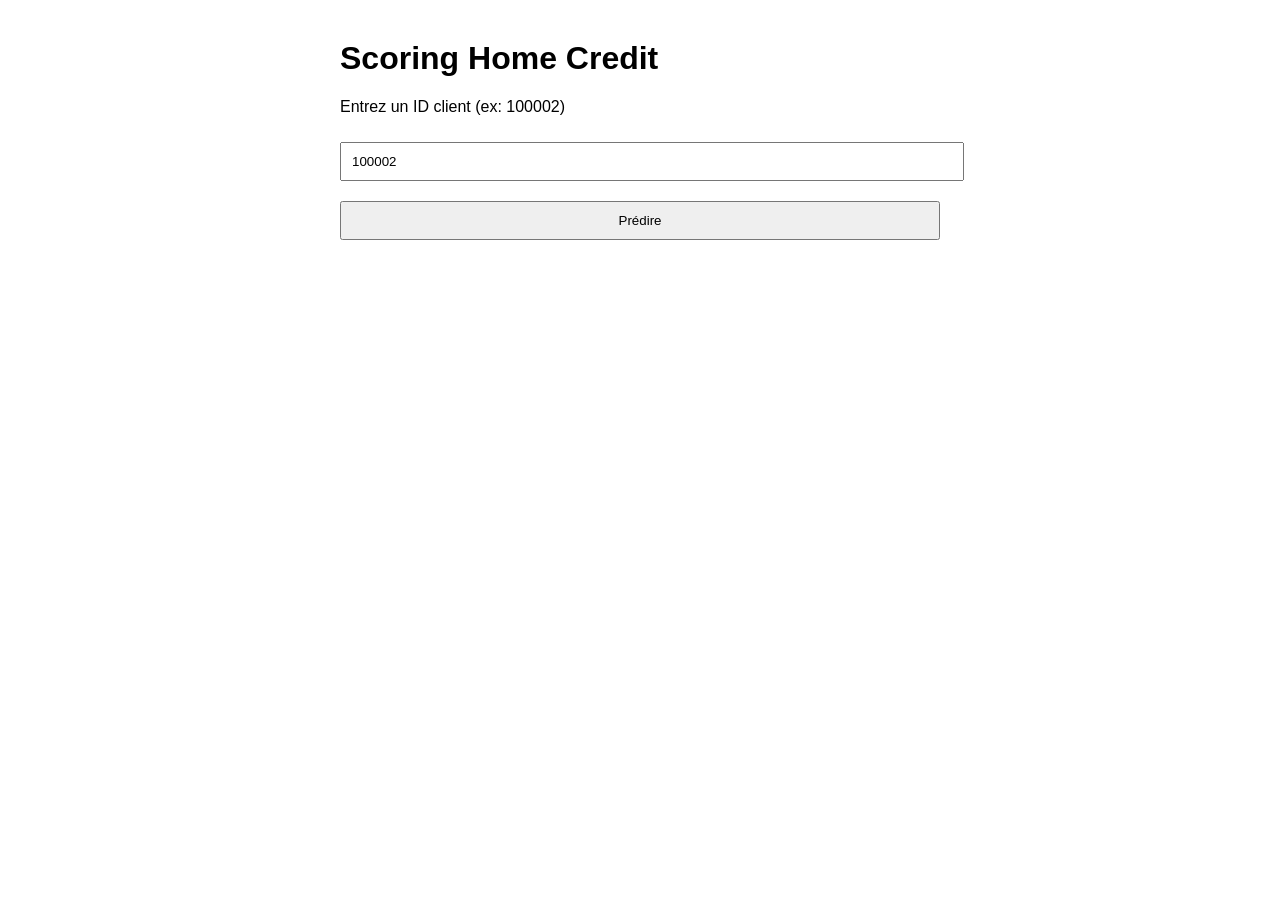
==== api/frontend/index.html @ 5cbe25cb "ci: ajouter la configuration pour activer/désactiver les tests backend et frontend" ====
<!DOCTYPE html>
<html lang="fr">
<head>
    <meta charset="UTF-8">
    <title>Scoring Home Credit</title>
    <style>
        body { font-family: Arial, sans-serif; max-width: 600px; margin: 40px auto; }
        input, button { padding: 10px; margin: 10px 0; width: 100%; }
        .result { margin-top: 20px; padding: 15px; background: #f0f0f0; border-radius: 5px; }
        .error { color: red; }
    </style>
</head>
<body>
    <h1>Scoring Home Credit</h1>
    <p>Entrez un ID client (ex: 100002)</p>

    <input type="number" id="clientId" placeholder="SK_ID_CURR" value="100002">
    <button onclick="predict()">Prédire</button>

    <div id="result" class="result" style="display:none;"></div>

    <script>
        async function predict() {
            const clientId = document.getElementById("clientId").value;
            const resultDiv = document.getElementById("result");
            resultDiv.style.display = "block";
            resultDiv.innerHTML = "Chargement...";

            try {
                const response = await fetch("http://127.0.0.1:8000/predict", {
                    method: "POST",
                    headers: { "Content-Type": "application/json" },
                    body: JSON.stringify({ client_id: parseInt(clientId) })
                });

                const data = await response.json();

                if (!response.ok) {
                    resultDiv.innerHTML = `<span class="error">Erreur : ${data.detail}</span>`;
                    return;
                }

                resultDiv.innerHTML = `
                    <strong>Client :</strong> ${data.client_id}<br>
                    <strong>Probabilité de défaut :</strong> ${(data.probabilite_defaut * 100).toFixed(2)} %<br>
                    <strong>Risque :</strong> ${data.risque === 1 ? "Élevé" : "Faible"}
                `;
            } catch (err) {
                resultDiv.innerHTML = `<span class="error">Erreur de connexion à l'API</span>`;
            }
        }
    </script>
</body>
</html>
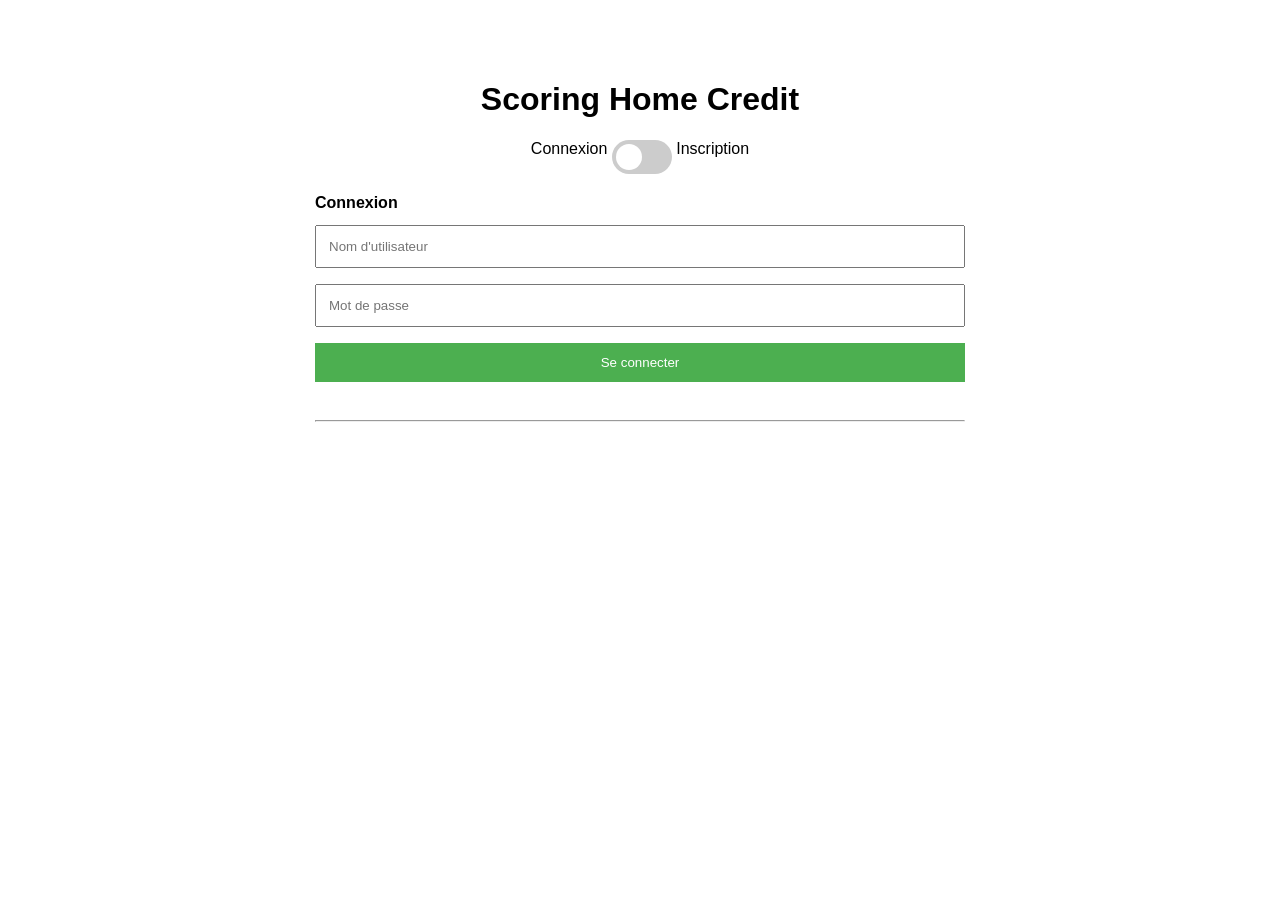
==== commit ad471c65: "feat:ajout de l'interface graphique + containerisation et tests unitaires et d'intégrations" ====
--- a/api/frontend/index.html
+++ b/api/frontend/index.html
@@ -4,50 +4,266 @@
     <meta charset="UTF-8">
     <title>Scoring Home Credit</title>
     <style>
-        body { font-family: Arial, sans-serif; max-width: 600px; margin: 40px auto; }
-        input, button { padding: 10px; margin: 10px 0; width: 100%; }
-        .result { margin-top: 20px; padding: 15px; background: #f0f0f0; border-radius: 5px; }
+        body { font-family: Arial, sans-serif; max-width: 650px; margin: 40px auto; padding: 20px; }
+        h1 { text-align: center; }
+        .switch-container { text-align: center; margin: 20px 0; }
+        .switch { position: relative; display: inline-block; width: 60px; height: 34px; }
+        .switch input { opacity: 0; width: 0; height: 0; }
+        .slider { position: absolute; cursor: pointer; top: 0; left: 0; right: 0; bottom: 0; background-color: #ccc; transition: .4s; border-radius: 34px; }
+        .slider:before { position: absolute; content: ""; height: 26px; width: 26px; left: 4px; bottom: 4px; background-color: white; transition: .4s; border-radius: 50%; }
+        input:checked + .slider { background-color: #2196F3; }
+        input:checked + .slider:before { transform: translateX(26px); }
+        .form-section { margin-top: 20px; }
+        input, button { width: 100%; padding: 12px; margin: 8px 0; box-sizing: border-box; }
+        button { background-color: #4CAF50; color: white; border: none; cursor: pointer; }
+        button:hover { background-color: #45a049; }
+        .result, .auth-result { margin-top: 15px; padding: 12px; background: #f9f9f9; border-radius: 5px; }
         .error { color: red; }
+        .hidden { display: none; }
+        .label { font-weight: bold; margin-bottom: 5px; display: block; }
+        .profile-box { background: #f0f8ff; padding: 15px; border-radius: 8px; margin-bottom: 20px; }
+        .log-item { border-bottom: 1px solid #eee; padding: 6px 0; font-size: 14px; }
+        .toggle-btn { background: #2196F3; }
+        .toggle-btn.admin { background: #ff9800; }
     </style>
 </head>
 <body>
     <h1>Scoring Home Credit</h1>
-    <p>Entrez un ID client (ex: 100002)</p>
-
-    <input type="number" id="clientId" placeholder="SK_ID_CURR" value="100002">
-    <button onclick="predict()">Prédire</button>
-
-    <div id="result" class="result" style="display:none;"></div>
+
+    <div class="switch-container" id="switchContainer">
+        <span>Connexion</span>
+        <label class="switch">
+            <input type="checkbox" id="authSwitch" onchange="toggleAuth()">
+            <span class="slider"></span>
+        </label>
+        <span>Inscription</span>
+    </div>
+
+    <div id="loginSection" class="form-section">
+        <div class="label">Connexion</div>
+        <input type="text" id="loginUsername" placeholder="Nom d'utilisateur">
+        <input type="password" id="loginPassword" placeholder="Mot de passe">
+        <button onclick="login()">Se connecter</button>
+    </div>
+
+    <div id="registerSection" class="form-section hidden">
+        <div class="label">Inscription</div>
+        <input type="text" id="regUsername" placeholder="Nom d'utilisateur">
+        <input type="password" id="regPassword" placeholder="Mot de passe">
+        <button onclick="register()">Créer un compte</button>
+    </div>
+
+    <div id="authResult" class="auth-result hidden"></div>
+
+    <button id="profileToggleBtn" onclick="toggleSection('profileSection')" class="toggle-btn hidden">Profil ▼</button>
+    <div id="profileSection" class="hidden">
+        <div class="profile-box">
+            <h3>Profil</h3>
+            <p id="userInfo"></p>
+            <button onclick="logout()" style="background-color:#f44336;">Se déconnecter</button>
+        </div>
+        <h4>Changer le mot de passe</h4>
+        <input type="password" id="oldPassword" placeholder="Ancien mot de passe">
+        <input type="password" id="newPassword" placeholder="Nouveau mot de passe">
+        <button onclick="changePassword()">Modifier le mot de passe</button>
+        <div id="passwordResult" class="auth-result hidden"></div>
+    </div>
+
+    <button id="historyToggleBtn" onclick="toggleSection('historySection')" class="toggle-btn hidden">Mes prédictions ▼</button>
+    <div id="historySection" class="hidden">
+        <h3>Mes prédictions</h3>
+        <button onclick="loadHistory()">Rafraîchir l'historique</button>
+        <div id="historyContent" class="result"></div>
+    </div>
+
+    <button id="adminToggleBtn" onclick="toggleSection('adminSection')" class="toggle-btn admin hidden">Analyse Admin ▼</button>
+    <div id="adminSection" class="hidden">
+        <h3>Dashboard Admin</h3>
+        <button onclick="loadAdminDashboard()">Charger les métriques</button>
+        <div id="adminContent" class="result"></div>
+    </div>
+
+    <hr style="margin: 30px 0;">
+
+    <div id="predictSection" class="hidden">
+        <h3>Faire une prédiction</h3>
+        <p>Entrez un ID client (ex: 100002)</p>
+        <input type="number" id="clientId" placeholder="SK_ID_CURR" value="100002">
+        <button onclick="predict()">Prédire</button>
+        <div id="result" class="result hidden"></div>
+    </div>
 
     <script>
+        let token = null;
+
+        // Connexion avec la touche Entrée
+        document.addEventListener("DOMContentLoaded", () => {
+            document.getElementById("loginUsername").addEventListener("keypress", function(e) {
+                if (e.key === "Enter") login();
+            });
+            document.getElementById("loginPassword").addEventListener("keypress", function(e) {
+                if (e.key === "Enter") login();
+            });
+        });
+
+        function toggleAuth() {
+            const isRegister = document.getElementById("authSwitch").checked;
+            document.getElementById("loginSection").classList.toggle("hidden", isRegister);
+            document.getElementById("registerSection").classList.toggle("hidden", !isRegister);
+            document.getElementById("authResult").classList.add("hidden");
+        }
+
+        function toggleSection(id) {
+            document.getElementById(id).classList.toggle("hidden");
+        }
+
+        async function register() {
+            const username = document.getElementById("regUsername").value.trim();
+            const password = document.getElementById("regPassword").value;
+            if (username.length < 3) return showAuthResult("Nom d'utilisateur trop court (min 3)", true);
+            if (password.length < 6) return showAuthResult("Mot de passe trop court (min 6)", true);
+            if (password.length > 72) return showAuthResult("Mot de passe trop long (max 72)", true);
+
+            const res = await fetch("/register", {
+                method: "POST",
+                headers: {"Content-Type": "application/json"},
+                body: JSON.stringify({username, password})
+            });
+            const data = await res.json();
+            showAuthResult(res.ok ? `Compte créé (${data.role})` : (data.detail || "Erreur"), !res.ok);
+        }
+
+        async function login() {
+            const username = document.getElementById("loginUsername").value;
+            const password = document.getElementById("loginPassword").value;
+            const res = await fetch("/login", {
+                method: "POST",
+                headers: {"Content-Type": "application/json"},
+                body: JSON.stringify({username, password})
+            });
+            const data = await res.json();
+            if (res.ok) {
+                token = data.access_token;
+                document.getElementById("switchContainer").classList.add("hidden");
+                document.getElementById("loginSection").classList.add("hidden");
+                document.getElementById("registerSection").classList.add("hidden");
+                document.getElementById("profileToggleBtn").classList.remove("hidden");
+                document.getElementById("historyToggleBtn").classList.remove("hidden");
+                document.getElementById("predictSection").classList.remove("hidden");
+                document.getElementById("userInfo").innerText = `Connecté : ${username} (${data.role})`;
+                document.getElementById("authResult").classList.add("hidden");
+                if (data.role === "admin") {
+                    document.getElementById("adminToggleBtn").classList.remove("hidden");
+                }
+            } else {
+                showAuthResult(data.detail || "Erreur de connexion", true);
+            }
+        }
+
+        function logout() {
+            token = null;
+            ["profileSection", "historySection", "adminSection", "predictSection"].forEach(id => {
+                document.getElementById(id).classList.add("hidden");
+            });
+            ["profileToggleBtn", "historyToggleBtn", "adminToggleBtn"].forEach(id => {
+                document.getElementById(id).classList.add("hidden");
+            });
+            document.getElementById("switchContainer").classList.remove("hidden");
+            document.getElementById("loginSection").classList.remove("hidden");
+            document.getElementById("authSwitch").checked = false;
+            toggleAuth();
+            document.getElementById("authResult").classList.add("hidden");
+            document.getElementById("result").classList.add("hidden");
+        }
+
+        async function changePassword() {
+            if (!token) return;
+            const oldPassword = document.getElementById("oldPassword").value;
+            const newPassword = document.getElementById("newPassword").value;
+            if (newPassword.length < 6) return showPasswordResult("Nouveau mot de passe trop court", true);
+
+            const res = await fetch("/change-password", {
+                method: "POST",
+                headers: {"Content-Type": "application/json", "Authorization": `Bearer ${token}`},
+                body: JSON.stringify({old_password: oldPassword, new_password: newPassword})
+            });
+            const data = await res.json();
+            showPasswordResult(res.ok ? data.message : (data.detail || "Erreur"), !res.ok);
+        }
+
         async function predict() {
+            if (!token) return alert("Connectez-vous d'abord");
             const clientId = document.getElementById("clientId").value;
             const resultDiv = document.getElementById("result");
-            resultDiv.style.display = "block";
+            resultDiv.classList.remove("hidden");
             resultDiv.innerHTML = "Chargement...";
 
-            try {
-                const response = await fetch("http://127.0.0.1:8000/predict", {
-                    method: "POST",
-                    headers: { "Content-Type": "application/json" },
-                    body: JSON.stringify({ client_id: parseInt(clientId) })
-                });
-
-                const data = await response.json();
-
-                if (!response.ok) {
-                    resultDiv.innerHTML = `<span class="error">Erreur : ${data.detail}</span>`;
-                    return;
-                }
-
-                resultDiv.innerHTML = `
-                    <strong>Client :</strong> ${data.client_id}<br>
-                    <strong>Probabilité de défaut :</strong> ${(data.probabilite_defaut * 100).toFixed(2)} %<br>
-                    <strong>Risque :</strong> ${data.risque === 1 ? "Élevé" : "Faible"}
-                `;
-            } catch (err) {
-                resultDiv.innerHTML = `<span class="error">Erreur de connexion à l'API</span>`;
-            }
+            const res = await fetch("/predict", {
+                method: "POST",
+                headers: {"Content-Type": "application/json", "Authorization": `Bearer ${token}`},
+                body: JSON.stringify({client_id: parseInt(clientId)})
+            });
+            const data = await res.json();
+            if (!res.ok) {
+                resultDiv.innerHTML = `<span class="error">${data.detail}</span>`;
+                return;
+            }
+            resultDiv.innerHTML = `
+                <strong>Client :</strong> ${data.client_id || "N/A"}<br>
+                <strong>Probabilité de défaut :</strong> ${(data.probabilite_defaut * 100).toFixed(2)} %<br>
+                <strong>Risque :</strong> ${data.risque === 1 ? "Élevé" : "Faible"}
+            `;
+        }
+
+        async function loadHistory() {
+            if (!token) return;
+            const res = await fetch("/my-predictions", {headers: {"Authorization": `Bearer ${token}`}});
+            const data = await res.json();
+            const div = document.getElementById("historyContent");
+            if (!data.predictions || data.predictions.length === 0) {
+                div.innerHTML = "Aucune prédiction.";
+                return;
+            }
+            div.innerHTML = data.predictions.map(p => `
+                <div class="log-item">
+                    ${new Date(p.timestamp).toLocaleString()} — Client: ${p.client_id || "N/A"} 
+                    — ${(p.probabilite_defaut*100).toFixed(1)}% — Risque: ${p.risque}
+                </div>
+            `).join("");
+        }
+
+        async function loadAdminDashboard() {
+            if (!token) return;
+            const res = await fetch("/admin/dashboard", {headers: {"Authorization": `Bearer ${token}`}});
+            if (!res.ok) {
+                document.getElementById("adminContent").innerHTML = "<span class='error'>Accès refusé</span>";
+                return;
+            }
+            const data = await res.json();
+            const m = data.metrics;
+            document.getElementById("adminContent").innerHTML = `
+                <strong>Métriques (24 dernières heures)</strong><br>
+                Total appels : ${m.total_24h}<br>
+                Latence moyenne : ${m.avg_latency_ms} ms<br>
+                Probabilité moyenne : ${(m.avg_proba*100).toFixed(2)} %<br>
+                Erreurs : ${m.errors_24h}<br><br>
+                <strong>Derniers logs</strong><br>
+                ${data.logs.slice(0, 15).map(l => `
+                    <div class="log-item">${l.username} — ${l.client_id || "N/A"} — ${(l.probabilite_defaut*100).toFixed(1)}%</div>
+                `).join("")}
+            `;
+        }
+
+        function showAuthResult(msg, isError) {
+            const div = document.getElementById("authResult");
+            div.classList.remove("hidden");
+            div.innerHTML = isError ? `<span class="error">${msg}</span>` : msg;
+        }
+
+        function showPasswordResult(msg, isError) {
+            const div = document.getElementById("passwordResult");
+            div.classList.remove("hidden");
+            div.innerHTML = isError ? `<span class="error">${msg}</span>` : msg;
         }
     </script>
 </body>
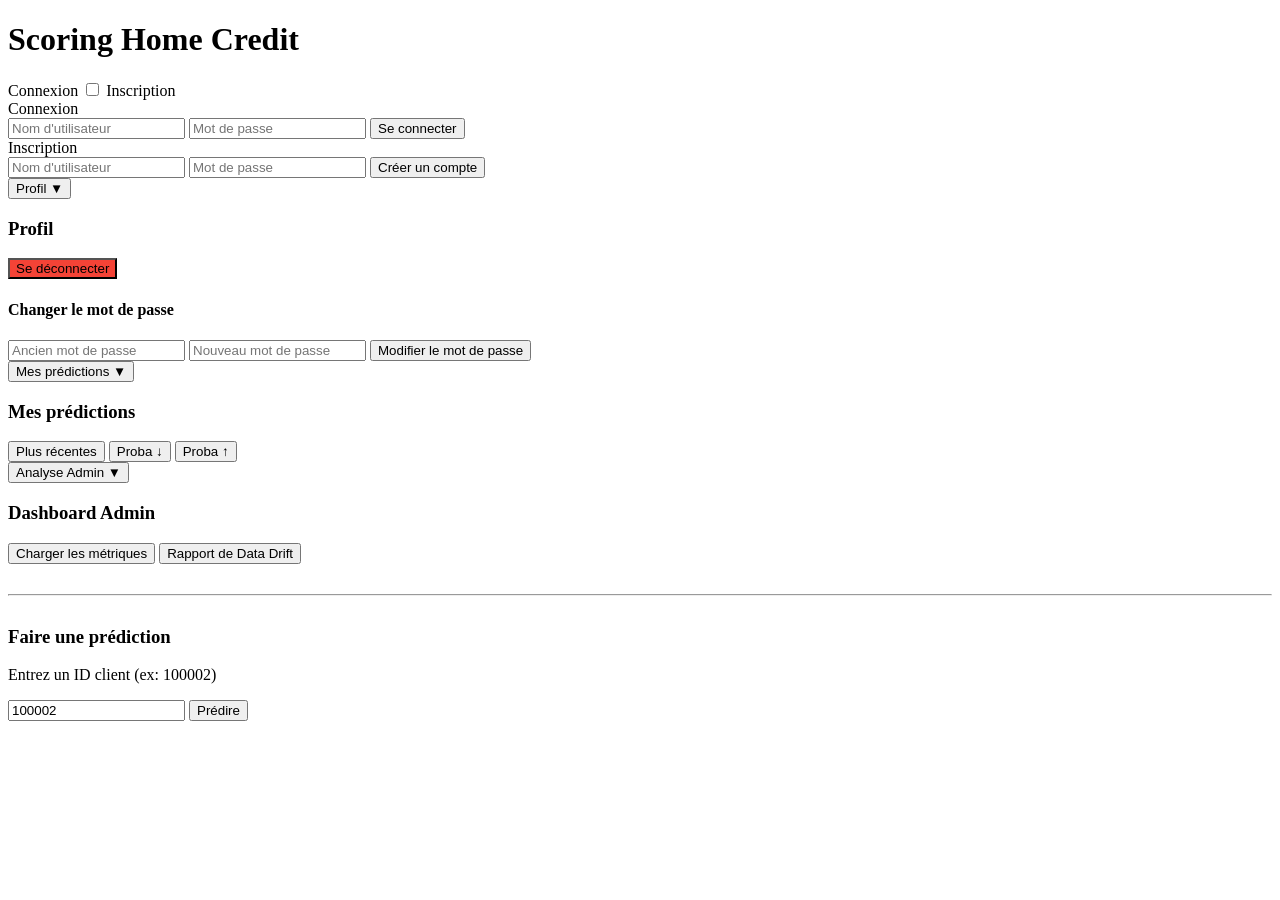
==== commit df0e0822: "refract(frontend) séparation css et javascript du html" ====
--- a/api/frontend/index.html
+++ b/api/frontend/index.html
@@ -3,32 +3,11 @@
 <head>
     <meta charset="UTF-8">
     <title>Scoring Home Credit</title>
-    <style>
-        body { font-family: Arial, sans-serif; max-width: 650px; margin: 40px auto; padding: 20px; }
-        h1 { text-align: center; }
-        .switch-container { text-align: center; margin: 20px 0; }
-        .switch { position: relative; display: inline-block; width: 60px; height: 34px; }
-        .switch input { opacity: 0; width: 0; height: 0; }
-        .slider { position: absolute; cursor: pointer; top: 0; left: 0; right: 0; bottom: 0; background-color: #ccc; transition: .4s; border-radius: 34px; }
-        .slider:before { position: absolute; content: ""; height: 26px; width: 26px; left: 4px; bottom: 4px; background-color: white; transition: .4s; border-radius: 50%; }
-        input:checked + .slider { background-color: #2196F3; }
-        input:checked + .slider:before { transform: translateX(26px); }
-        .form-section { margin-top: 20px; }
-        input, button { width: 100%; padding: 12px; margin: 8px 0; box-sizing: border-box; }
-        button { background-color: #4CAF50; color: white; border: none; cursor: pointer; }
-        button:hover { background-color: #45a049; }
-        .result, .auth-result { margin-top: 15px; padding: 12px; background: #f9f9f9; border-radius: 5px; }
-        .error { color: red; }
-        .hidden { display: none; }
-        .label { font-weight: bold; margin-bottom: 5px; display: block; }
-        .profile-box { background: #f0f8ff; padding: 15px; border-radius: 8px; margin-bottom: 20px; }
-        .log-item { border-bottom: 1px solid #eee; padding: 6px 0; font-size: 14px; }
-        .toggle-btn { background: #2196F3; }
-        .toggle-btn.admin { background: #ff9800; }
-    </style>
+    <link rel="stylesheet" href="/static/style.css">
 </head>
 <body>
     <h1>Scoring Home Credit</h1>
+    <div id="userBadge" class="hidden" onclick="toggleSection('profileSection')"></div>
 
     <div class="switch-container" id="switchContainer">
         <span>Connexion</span>
@@ -72,7 +51,11 @@
     <button id="historyToggleBtn" onclick="toggleSection('historySection')" class="toggle-btn hidden">Mes prédictions ▼</button>
     <div id="historySection" class="hidden">
         <h3>Mes prédictions</h3>
-        <button onclick="loadHistory()">Rafraîchir l'historique</button>
+        <div class="sort-buttons">
+            <button onclick="loadHistory('recent')">Plus récentes</button>
+            <button onclick="loadHistory('proba_desc')">Proba ↓</button>
+            <button onclick="loadHistory('proba_asc')">Proba ↑</button>
+        </div>
         <div id="historyContent" class="result"></div>
     </div>
 
@@ -80,6 +63,7 @@
     <div id="adminSection" class="hidden">
         <h3>Dashboard Admin</h3>
         <button onclick="loadAdminDashboard()">Charger les métriques</button>
+        <button onclick="openDriftReport()" class="drift-btn">Rapport de Data Drift</button>
         <div id="adminContent" class="result"></div>
     </div>
 
@@ -93,178 +77,6 @@
         <div id="result" class="result hidden"></div>
     </div>
 
-    <script>
-        let token = null;
-
-        // Connexion avec la touche Entrée
-        document.addEventListener("DOMContentLoaded", () => {
-            document.getElementById("loginUsername").addEventListener("keypress", function(e) {
-                if (e.key === "Enter") login();
-            });
-            document.getElementById("loginPassword").addEventListener("keypress", function(e) {
-                if (e.key === "Enter") login();
-            });
-        });
-
-        function toggleAuth() {
-            const isRegister = document.getElementById("authSwitch").checked;
-            document.getElementById("loginSection").classList.toggle("hidden", isRegister);
-            document.getElementById("registerSection").classList.toggle("hidden", !isRegister);
-            document.getElementById("authResult").classList.add("hidden");
-        }
-
-        function toggleSection(id) {
-            document.getElementById(id).classList.toggle("hidden");
-        }
-
-        async function register() {
-            const username = document.getElementById("regUsername").value.trim();
-            const password = document.getElementById("regPassword").value;
-            if (username.length < 3) return showAuthResult("Nom d'utilisateur trop court (min 3)", true);
-            if (password.length < 6) return showAuthResult("Mot de passe trop court (min 6)", true);
-            if (password.length > 72) return showAuthResult("Mot de passe trop long (max 72)", true);
-
-            const res = await fetch("/register", {
-                method: "POST",
-                headers: {"Content-Type": "application/json"},
-                body: JSON.stringify({username, password})
-            });
-            const data = await res.json();
-            showAuthResult(res.ok ? `Compte créé (${data.role})` : (data.detail || "Erreur"), !res.ok);
-        }
-
-        async function login() {
-            const username = document.getElementById("loginUsername").value;
-            const password = document.getElementById("loginPassword").value;
-            const res = await fetch("/login", {
-                method: "POST",
-                headers: {"Content-Type": "application/json"},
-                body: JSON.stringify({username, password})
-            });
-            const data = await res.json();
-            if (res.ok) {
-                token = data.access_token;
-                document.getElementById("switchContainer").classList.add("hidden");
-                document.getElementById("loginSection").classList.add("hidden");
-                document.getElementById("registerSection").classList.add("hidden");
-                document.getElementById("profileToggleBtn").classList.remove("hidden");
-                document.getElementById("historyToggleBtn").classList.remove("hidden");
-                document.getElementById("predictSection").classList.remove("hidden");
-                document.getElementById("userInfo").innerText = `Connecté : ${username} (${data.role})`;
-                document.getElementById("authResult").classList.add("hidden");
-                if (data.role === "admin") {
-                    document.getElementById("adminToggleBtn").classList.remove("hidden");
-                }
-            } else {
-                showAuthResult(data.detail || "Erreur de connexion", true);
-            }
-        }
-
-        function logout() {
-            token = null;
-            ["profileSection", "historySection", "adminSection", "predictSection"].forEach(id => {
-                document.getElementById(id).classList.add("hidden");
-            });
-            ["profileToggleBtn", "historyToggleBtn", "adminToggleBtn"].forEach(id => {
-                document.getElementById(id).classList.add("hidden");
-            });
-            document.getElementById("switchContainer").classList.remove("hidden");
-            document.getElementById("loginSection").classList.remove("hidden");
-            document.getElementById("authSwitch").checked = false;
-            toggleAuth();
-            document.getElementById("authResult").classList.add("hidden");
-            document.getElementById("result").classList.add("hidden");
-        }
-
-        async function changePassword() {
-            if (!token) return;
-            const oldPassword = document.getElementById("oldPassword").value;
-            const newPassword = document.getElementById("newPassword").value;
-            if (newPassword.length < 6) return showPasswordResult("Nouveau mot de passe trop court", true);
-
-            const res = await fetch("/change-password", {
-                method: "POST",
-                headers: {"Content-Type": "application/json", "Authorization": `Bearer ${token}`},
-                body: JSON.stringify({old_password: oldPassword, new_password: newPassword})
-            });
-            const data = await res.json();
-            showPasswordResult(res.ok ? data.message : (data.detail || "Erreur"), !res.ok);
-        }
-
-        async function predict() {
-            if (!token) return alert("Connectez-vous d'abord");
-            const clientId = document.getElementById("clientId").value;
-            const resultDiv = document.getElementById("result");
-            resultDiv.classList.remove("hidden");
-            resultDiv.innerHTML = "Chargement...";
-
-            const res = await fetch("/predict", {
-                method: "POST",
-                headers: {"Content-Type": "application/json", "Authorization": `Bearer ${token}`},
-                body: JSON.stringify({client_id: parseInt(clientId)})
-            });
-            const data = await res.json();
-            if (!res.ok) {
-                resultDiv.innerHTML = `<span class="error">${data.detail}</span>`;
-                return;
-            }
-            resultDiv.innerHTML = `
-                <strong>Client :</strong> ${data.client_id || "N/A"}<br>
-                <strong>Probabilité de défaut :</strong> ${(data.probabilite_defaut * 100).toFixed(2)} %<br>
-                <strong>Risque :</strong> ${data.risque === 1 ? "Élevé" : "Faible"}
-            `;
-        }
-
-        async function loadHistory() {
-            if (!token) return;
-            const res = await fetch("/my-predictions", {headers: {"Authorization": `Bearer ${token}`}});
-            const data = await res.json();
-            const div = document.getElementById("historyContent");
-            if (!data.predictions || data.predictions.length === 0) {
-                div.innerHTML = "Aucune prédiction.";
-                return;
-            }
-            div.innerHTML = data.predictions.map(p => `
-                <div class="log-item">
-                    ${new Date(p.timestamp).toLocaleString()} — Client: ${p.client_id || "N/A"} 
-                    — ${(p.probabilite_defaut*100).toFixed(1)}% — Risque: ${p.risque}
-                </div>
-            `).join("");
-        }
-
-        async function loadAdminDashboard() {
-            if (!token) return;
-            const res = await fetch("/admin/dashboard", {headers: {"Authorization": `Bearer ${token}`}});
-            if (!res.ok) {
-                document.getElementById("adminContent").innerHTML = "<span class='error'>Accès refusé</span>";
-                return;
-            }
-            const data = await res.json();
-            const m = data.metrics;
-            document.getElementById("adminContent").innerHTML = `
-                <strong>Métriques (24 dernières heures)</strong><br>
-                Total appels : ${m.total_24h}<br>
-                Latence moyenne : ${m.avg_latency_ms} ms<br>
-                Probabilité moyenne : ${(m.avg_proba*100).toFixed(2)} %<br>
-                Erreurs : ${m.errors_24h}<br><br>
-                <strong>Derniers logs</strong><br>
-                ${data.logs.slice(0, 15).map(l => `
-                    <div class="log-item">${l.username} — ${l.client_id || "N/A"} — ${(l.probabilite_defaut*100).toFixed(1)}%</div>
-                `).join("")}
-            `;
-        }
-
-        function showAuthResult(msg, isError) {
-            const div = document.getElementById("authResult");
-            div.classList.remove("hidden");
-            div.innerHTML = isError ? `<span class="error">${msg}</span>` : msg;
-        }
-
-        function showPasswordResult(msg, isError) {
-            const div = document.getElementById("passwordResult");
-            div.classList.remove("hidden");
-            div.innerHTML = isError ? `<span class="error">${msg}</span>` : msg;
-        }
-    </script>
+    <script src="/static/actions.js"></script>
 </body>
 </html>
